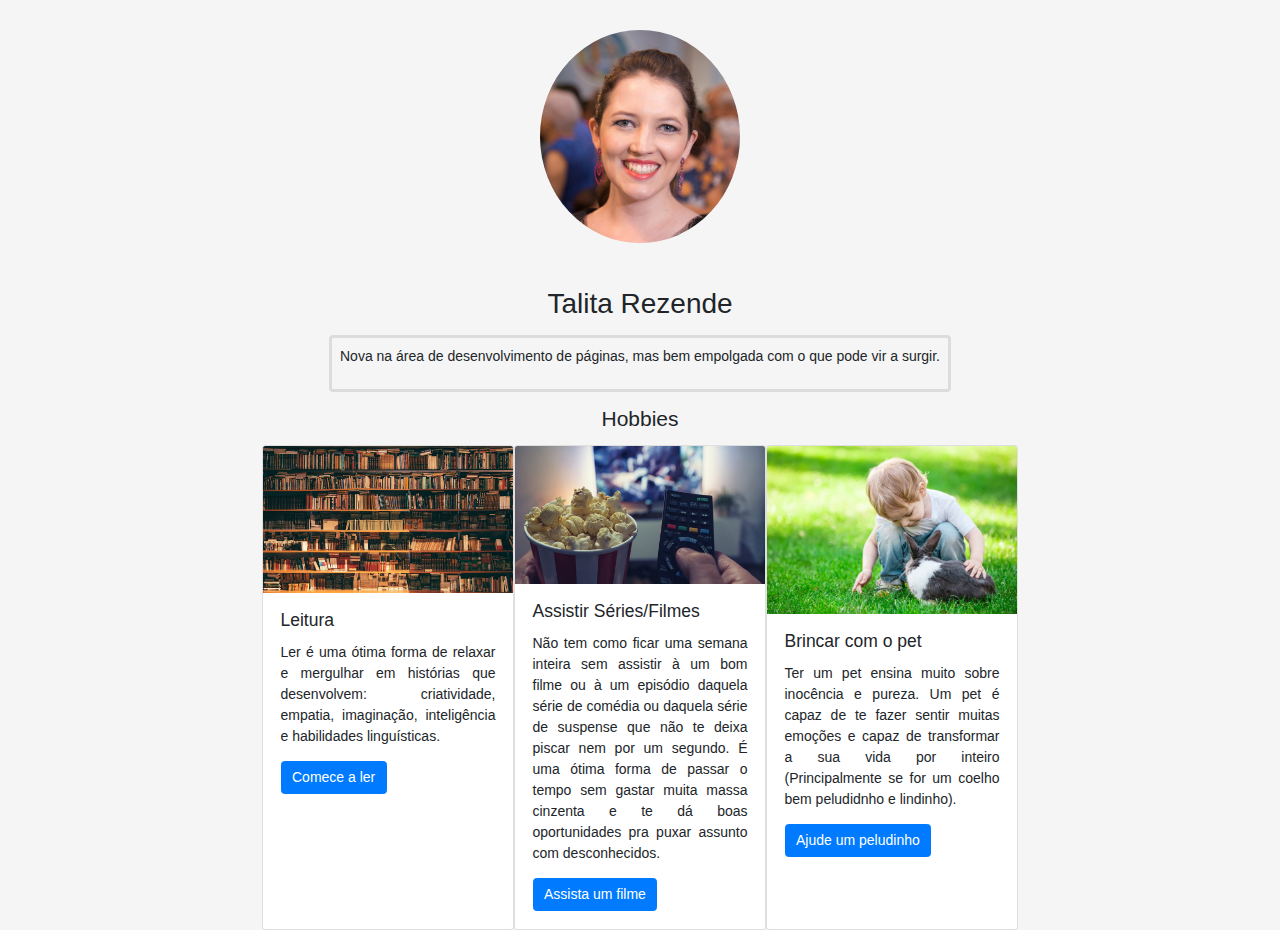
==== Bootstrap/bootstrap-4.5.3-dist/perfil.html @ 37054dda "first commit" ====
<!DOCTYPE html>
<html lang="pt-br">
    <head>
        <title>Perfil</title>
        <meta charset="utf-8">
        <link rel="stylesheet" type="text/css" href="./css/bootstrap.min.css">
        <link rel="stylesheet" type="text/css" href="./css/bootstrap.css">
        <link rel="stylesheet" type="text/css" href="styleperfil.css">
    </head>

    <body>
        <div class="foto-perfil">
            <img class="imagem" src="./Fotos/FOTO (84).jpg" alt="Foto de Perfil">
        </div>
        <p><h2 class="text-center">Talita Rezende</h2></p>
        <div class="texto" >
            <p>
              Nova na área de desenvolvimento de páginas, mas bem empolgada com o que pode vir a surgir. 
            </p>
          
          </div>
        <header><h4>
            Hobbies
          </h4></header>
          <section class="hobbies">

          <div class="card" style="width: 18rem;">
            <img src="./Fotos/livros.jpg" class="card-img-top" id="cardimage" alt="Foto de livros">
            <div class="card-body">
              <h5 class="card-title">Leitura</h5>
              <p class="card-text">Ler é uma ótima forma de relaxar e mergulhar em histórias que desenvolvem: criatividade, empatia, imaginação, inteligência e habilidades linguísticas.</p>
              <a href="https://lelivros.love/" target="_blank" rel="noreferrer" class="btn btn-primary">Comece a ler</a>
            </div>
          </div>
          <div class="card" style="width: 18rem;">
            <img src="./Fotos/filmes.jpg" class="card-img-top" id="cardimage" alt="Foto de pessoa assistindo Filme">
            <div class="card-body">
              <h5 class="card-title">Assistir Séries/Filmes</h5>
              <p class="card-text">Não tem como ficar uma semana inteira sem assistir à um bom filme ou à um episódio daquela série de comédia ou daquela série de suspense que não te deixa piscar nem por um segundo. É uma ótima forma de passar o tempo sem gastar muita massa cinzenta e te dá boas oportunidades pra puxar assunto com desconhecidos.</p>
              <a href="https://www.netflix.com/" target="_blank" rel="noreferrer" class="btn btn-primary">Assista um filme </a>
            </div>
          </div>
          <div class="card" style="width: 18rem;">
            <img src="./Fotos/pet.jpg" class="card-img-top" id="cardimage" alt="Foto de criança e coelho">
            <div class="card-body">
              <h5 class="card-title">Brincar com o pet</h5>
              <p class="card-text">Ter um pet ensina muito sobre inocência e pureza. Um pet é capaz de te fazer sentir muitas emoções e capaz de transformar a sua vida por inteiro (Principalmente se for um coelho bem peludidnho e lindinho).</p>
              <a href="https://linktr.ee/gacgrupo" target="_blank" rel="noreferrer" class="btn btn-primary">Ajude um peludinho </a>
            </div>
          </div>
        </section>

    </body>
</html>
---- Bootstrap/bootstrap-4.5.3-dist/styleperfil.css ----
*{
    padding:0;
    margin:0;
    box-sizing: border-box;
    text-decoration: none;
    font-family: sans-serif;
    font-size: 14px;
}
body{
    width: 100%;
    background-color: whitesmoke;
    align-items: center;

}
.foto-perfil{
   
    width: 100%;
    padding-top: 30px;
    padding-bottom: 30px;

}
.imagem{
    border-radius: 50%;
    border:transparent;
    width: 200px;
    display: block;
    margin: auto;
}

.texto{

        padding: 8px;
        border: gainsboro solid;
        border-radius: 4px;
    width: fit-content;
    align-content: center;
    justify-content: center;
    justify-items: center;
    text-align: center;
    margin: auto;

}
header{
text-align: center;
margin: 1rem;
}

.hobbies{
    text-align: justify;
    display: flex;
    justify-content: center;
    
}
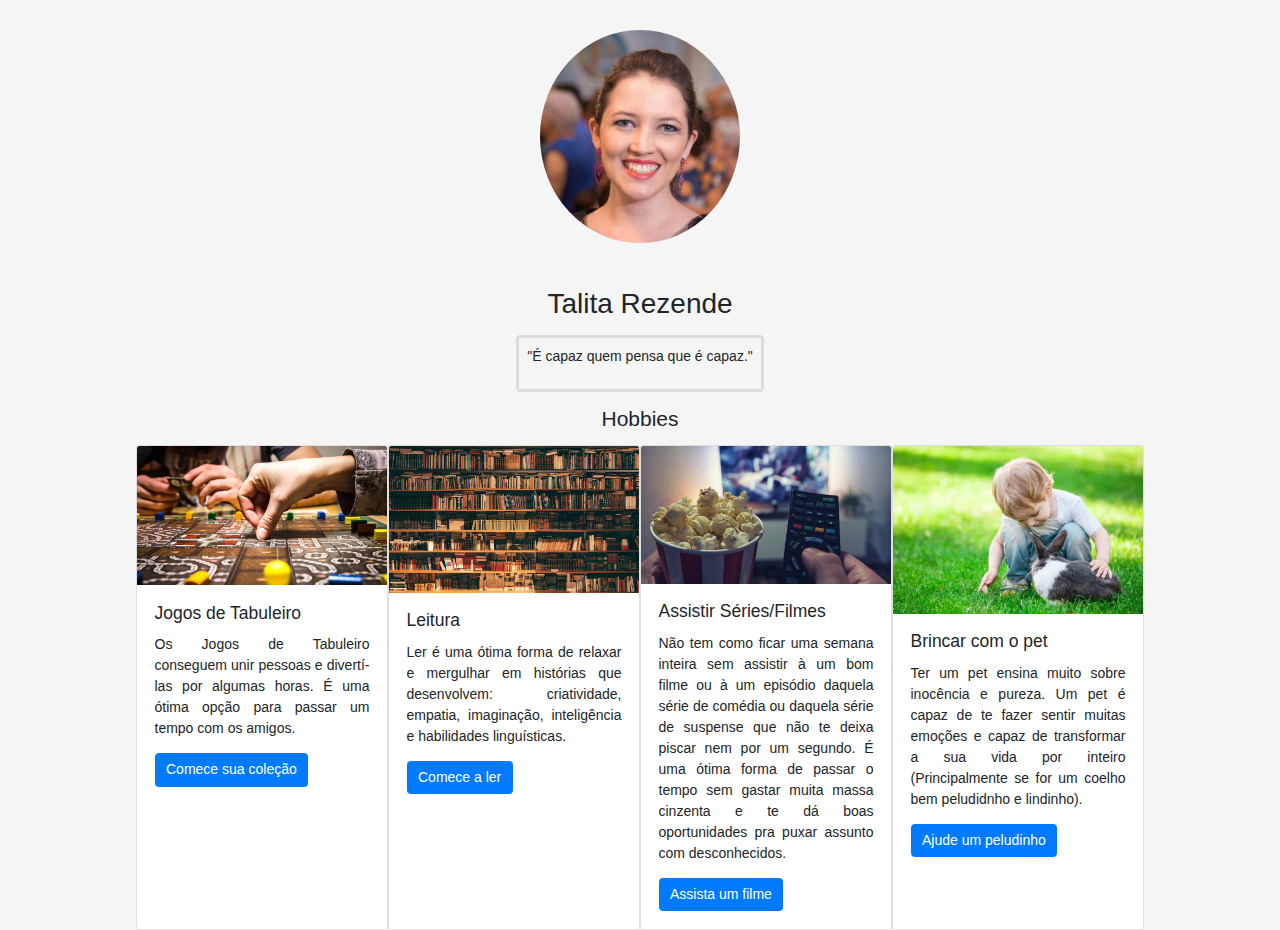
==== commit cd728bcd: "games" ====
--- a/Bootstrap/bootstrap-4.5.3-dist/perfil.html
+++ b/Bootstrap/bootstrap-4.5.3-dist/perfil.html
@@ -15,7 +15,7 @@
         <p><h2 class="text-center">Talita Rezende</h2></p>
         <div class="texto" >
             <p>
-              Nova na área de desenvolvimento de páginas, mas bem empolgada com o que pode vir a surgir. 
+            "É capaz quem pensa que é capaz."
             </p>
           
           </div>
@@ -23,6 +23,16 @@
             Hobbies
           </h4></header>
           <section class="hobbies">
+
+          </div>
+          <div class="card" style="width: 18rem;">
+            <img src="./Fotos/tabuleiro.jpeg" class="card-img-top" id="cardimage" alt="Foto de jogo de tabuleiro">
+            <div class="card-body">
+              <h5 class="card-title">Jogos de Tabuleiro</h5>
+              <p class="card-text">Os Jogos de Tabuleiro conseguem unir pessoas e divertí-las por algumas horas. É uma ótima opção para passar um tempo com os amigos.</p>
+              <a href="https://www.amazon.com.br/b?ie=UTF8&node=16746975011" target="_blank" rel="noreferrer" class="btn btn-primary">Comece sua coleção </a>
+            </div>
+          </div>
 
           <div class="card" style="width: 18rem;">
             <img src="./Fotos/livros.jpg" class="card-img-top" id="cardimage" alt="Foto de livros">
